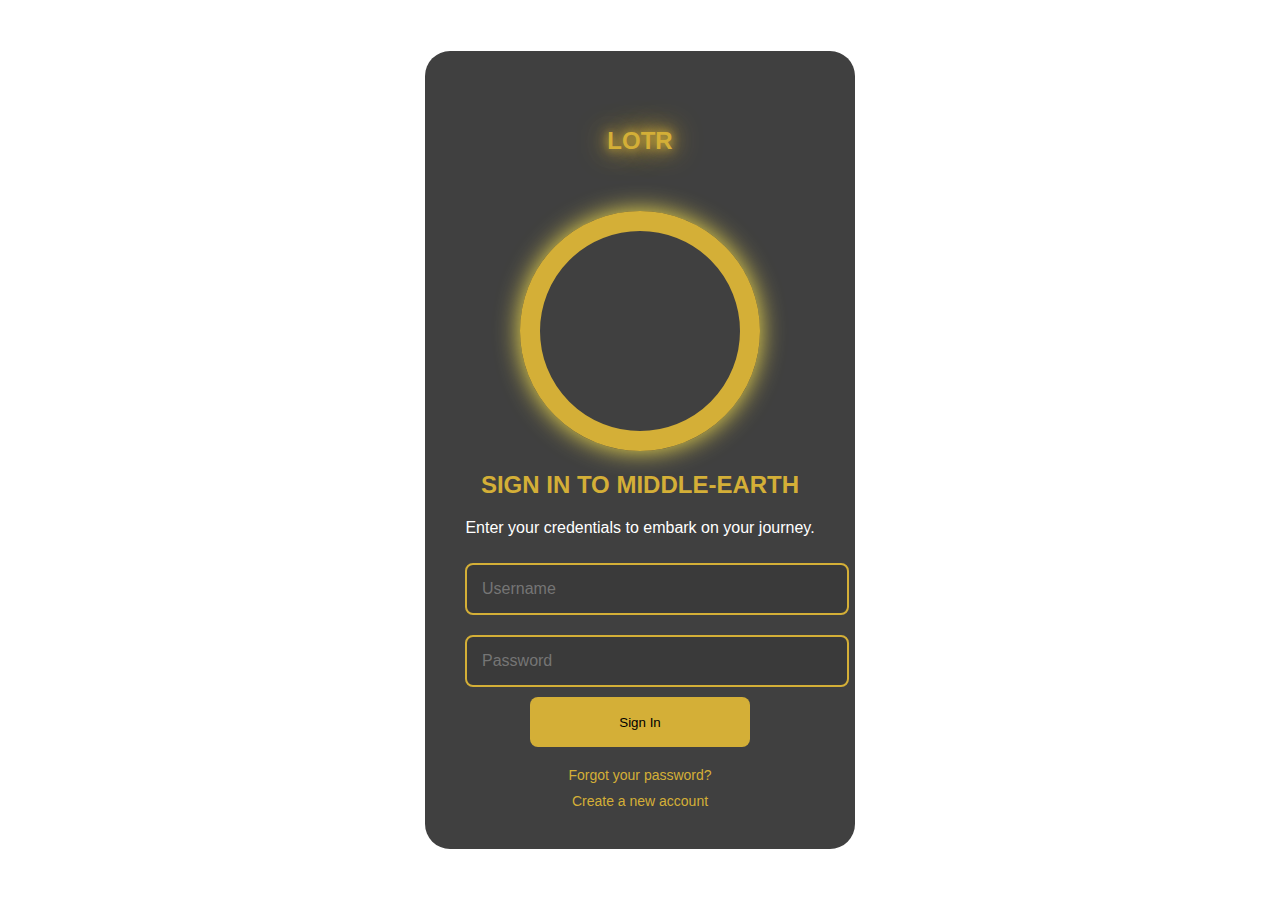
==== index.html @ f089b8e8 "week1" ====
<!DOCTYPE html>
<html lang="en">
<head>
    <meta charset="UTF-8">
    <meta name="viewport" content="width=device-width, initial-scale=1.0">
    <title>Sign In to Middle-Earth</title>
    <link rel="stylesheet" href="style.css">
</head>
<body>
    <div class="container">
        <div class="lotr-logo">
            <div class="lotr-text">LOTR</div>
        </div>

        
      
        <div class="ring"></div>
        <h1>Sign In to Middle-Earth</h1>
        <p>Enter your credentials to embark on your journey.</p>
        
        <form action="index2.html">
            <input type="text" placeholder="Username">
            <input type="password" placeholder="Password">
            <button type="submit">Sign In</button>
        </form>
         
        <div class="links">
            <a href="#">Forgot your password?</a>
            <a href="#">Create a new account</a>
        </div>
    </div>
</body>
</html>
---- style.css ----
body {
    margin: 0;
    padding: 0;
    height: 100vh;
    background-image: url(https://64.media.tumblr.com/171b4aefa2097917b23e136c15412d05/tumblr_ogh539t2xG1vtr55to1_500.gif);
    background-size: cover;
    background-position: center;
    display: flex;
    justify-content: center;
    align-items: center;
    font-family: 'Arial', sans-serif;
    transition: background-image 0.5s ease-in-out;
}

.container {
    position: relative;
    text-align: center;
    background-color: rgba(0, 0, 0, 0.75);
    padding: 40px;
    border-radius: 25px;
    width: 350px;
    color: #fff;
    box-shadow: 0 0 25px rgba(255, 255, 255, 0.2);
}

.ring {
    width: 200px;
    height: 200px;
    border: 20px solid #d4af37;
    border-radius: 50%;
    margin: 0 auto 20px;
    position: relative;
    animation: ringGlow 2s infinite ease-in-out;
    box-shadow: 0 0 25px #f4e04d;
}

@keyframes ringGlow {
    0% {
        box-shadow: 0 0 20px #d4af37, 0 0 30px #d4af37;
    }
    50% {
        box-shadow: 0 0 30px #d4af37, 0 0 40px #d4af37;
    }
    100% {
        box-shadow: 0 0 20px #d4af37, 0 0 30px #d4af37;
    }
}

/* Heading */
h1 {
    font-size: 24px;
    color: #d4af37;
    text-transform: uppercase;
    margin-bottom: 20px;
}

form input {
    width: 100%;
    padding: 15px;
    margin: 10px 0;
    border: 2px solid #d4af37;
    border-radius: 8px;
    background-color: #3a3a3a;
    color: #fff;
    font-size: 16px;
    outline: none;
    transition: border 0.3s ease;
}

form input:focus {
    border: 2px solid #f4e04d;
}
form button{
    height: 50px;
    width: 220px;
    border: 5px;
    border-radius: 8px;
    background-color: #d4af37;
}



.links {
    margin-top: 20px;
}

.links a {
    color: #d4af37;
    text-decoration: none;
    font-size: 14px;
    margin-top: 10px;
    display: block;
}

.links a:hover {
    text-decoration: underline;
}
.lotr-logo {
    position: relative;
    width: 100px;
    height: 100px;
    margin: 0 auto 20px;
}

.lotr-logo .lotr-text {
    position: absolute;
    top: 50%;
    left: 50%;
    transform: translate(-50%, -50%);
    font-size: 24px;
    font-weight: bold;
    color: #d4af37;
    text-shadow: 0 0 10px #d4af37, 0 0 20px #d4af37, 0 0 30px #d4af37;
    font-family: 'Ringbearer', sans-serif; /* Use a LOTR themed font if available */
}
/* Elvish Themed Tree */
.elvish-tree {
    position: relative;
    width: 100px;
    height: 150px;
    margin: 0 auto 20px;
}

.elvish-tree::before,
.elvish-tree::after {
    content: '';
    position: absolute;
    width: 0;
    height: 0;
    border-style: solid;
}

.elvish-tree::before {
    top: 0;
    left: 50%;
    border-width: 0 50px 100px 50px;
    border-color: transparent transparent #d4af37 transparent;
    transform: translateX(-50%);
}

.elvish-tree::after {
    top: 50px;
    left: 50%;
    border-width: 0 40px 80px 40px;
    border-color: transparent transparent #d4af37 transparent;
    transform: translateX(-50%);
}

.elvish-tree .trunk {
    position: absolute;
    bottom: 0;
    left: 50%;
    width: 20px;
    height: 50px;
    background-color: #8B4513;
    transform: translateX(-50%);
}
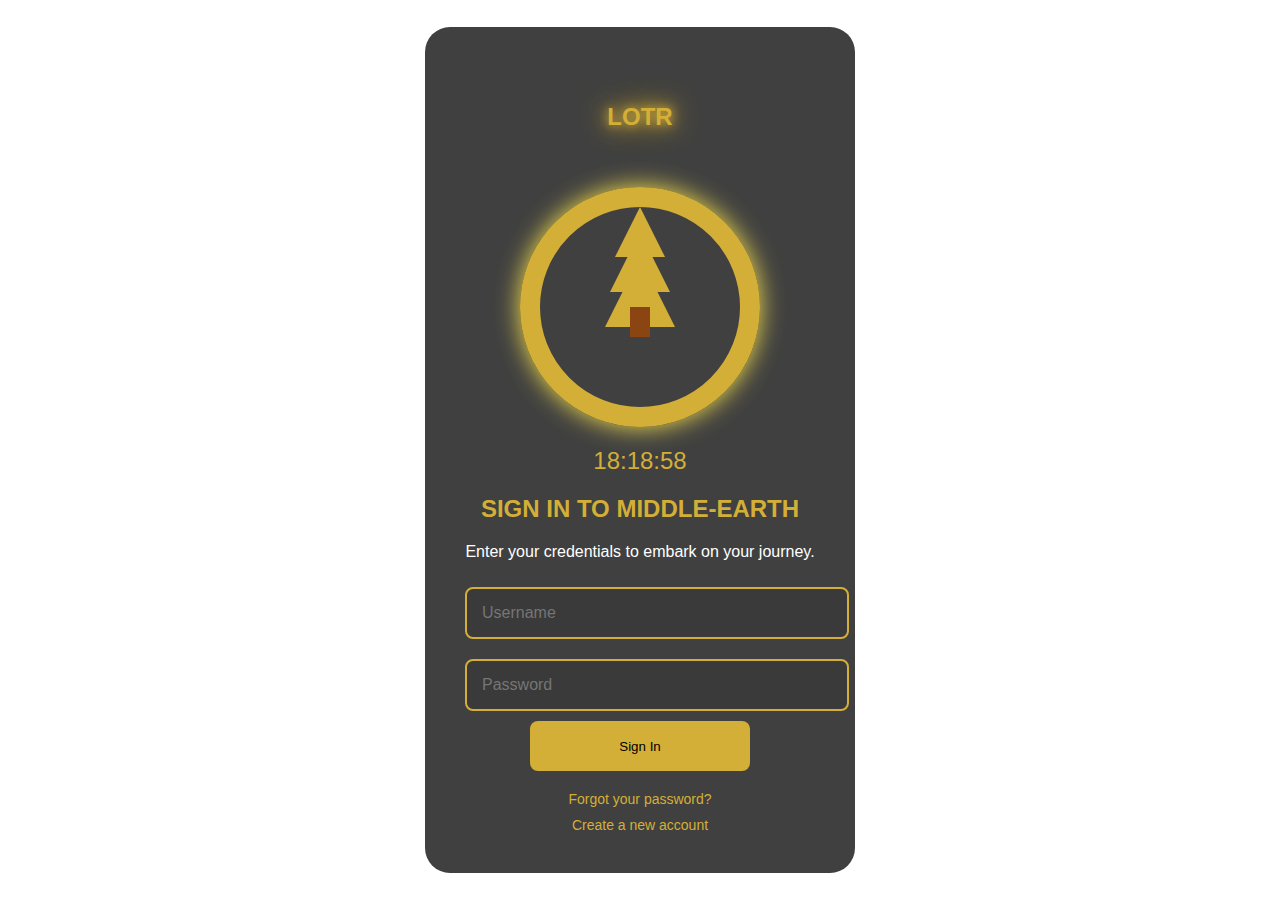
==== commit 9a599e56: "week2" ====
--- a/index.html
+++ b/index.html
@@ -11,23 +11,69 @@
         <div class="lotr-logo">
             <div class="lotr-text">LOTR</div>
         </div>
-
+        <div class="ring">
+            <div class="tree">
+                <div class="tree-top"></div>
+                <div class="tree-middle"></div>
+                <div class="tree-bottom"></div>
+                <div class="tree-trunk"></div>
+            </div>
+        </div>
         
       
-        <div class="ring"></div>
-        <h1>Sign In to Middle-Earth</h1>
-        <p>Enter your credentials to embark on your journey.</p>
-        
-        <form action="index2.html">
-            <input type="text" placeholder="Username">
-            <input type="password" placeholder="Password">
+        <div id="clock" class="clock"></div>
+        <form  id= "login" action="index2.html">
+            <h1>Sign In to Middle-Earth</h1>
+            <p>Enter your credentials to embark on your journey.</p>
+            <input type="text" id="username" placeholder="Username">
+            <input type="password" id="password" placeholder="Password">
             <button type="submit">Sign In</button>
+            <div class="links">
+                <a href="#">Forgot your password?</a>
+                <a href="#">Create a new account</a>
+            </div>
         </form>
          
-        <div class="links">
-            <a href="#">Forgot your password?</a>
-            <a href="#">Create a new account</a>
-        </div>
+     
     </div>
+    <script>
+        const loginForm=document.getElementById('login');
+        const info=[];
+        loginForm.addEventListener('submit', (e) => {
+            e.preventDefault();
+            const username = document.getElementById('username').value;
+            const password = document.getElementById('password').value;
+            info.push({username,password});
+            console.log(info);
+            
+        });
+        function updateClock() {
+            const clock = document.getElementById('clock');
+            const now = new Date();
+            const hours = String(now.getHours()).padStart(2, '0');
+            const minutes = String(now.getMinutes()).padStart(2, '0');
+            const seconds = String(now.getSeconds()).padStart(2, '0');
+            clock.textContent = `${hours}:${minutes}:${seconds}`;
+        }
+
+        setInterval(updateClock, 1000);
+        updateClock();
+        function toggle() {
+            const forms = document.querySelectorAll('form');
+            forms.forEach(form => {
+                if (form.style.display === 'none') {
+                    form.style.display = 'block';
+                } else {
+                    form.style.display = 'none';
+                }
+            });
+        }
+
+        document.addEventListener('keydown', (event) => {
+            if (event.key === 'h' || event.key === 'H') {
+                toggle();
+            }
+        });
+    </script>
 </body>
 </html>
--- a/style.css
+++ b/style.css
@@ -46,7 +46,7 @@
     }
 }
 
-/* Heading */
+
 h1 {
     font-size: 24px;
     color: #d4af37;
@@ -111,47 +111,53 @@
     font-weight: bold;
     color: #d4af37;
     text-shadow: 0 0 10px #d4af37, 0 0 20px #d4af37, 0 0 30px #d4af37;
-    font-family: 'Ringbearer', sans-serif; /* Use a LOTR themed font if available */
+    font-family: 'Ringbearer', sans-serif; 
 }
-/* Elvish Themed Tree */
-.elvish-tree {
+.clock {
+    font-size: 24px;
+    color: #d4af37;
+    text-align: center;
+    margin-bottom: 20px;
+    font-family: 'Arial', sans-serif;
+}
+.tree {
     position: relative;
-    width: 100px;
-    height: 150px;
-    margin: 0 auto 20px;
+    width: 0;
+    height: 0;
+    margin: 0 auto;
 }
 
-.elvish-tree::before,
-.elvish-tree::after {
-    content: '';
+.tree-top, .tree-middle, .tree-bottom {
     position: absolute;
-    width: 0;
-    height: 0;
+    left: 50%;
+    transform: translateX(-50%);
     border-style: solid;
 }
 
-.elvish-tree::before {
+.tree-top {
     top: 0;
-    left: 50%;
-    border-width: 0 50px 100px 50px;
+    border-width: 0 25px 50px 25px; /* Reduced size */
     border-color: transparent transparent #d4af37 transparent;
-    transform: translateX(-50%);
 }
 
-.elvish-tree::after {
-    top: 50px;
-    left: 50%;
-    border-width: 0 40px 80px 40px;
+.tree-middle {
+    top: 25px; /* Adjusted position */
+    border-width: 0 30px 60px 30px; /* Reduced size */
     border-color: transparent transparent #d4af37 transparent;
-    transform: translateX(-50%);
 }
 
-.elvish-tree .trunk {
+.tree-bottom {
+    top: 50px; /* Adjusted position */
+    border-width: 0 35px 70px 35px; /* Reduced size */
+    border-color: transparent transparent #d4af37 transparent;
+}
+
+.tree-trunk {
     position: absolute;
-    bottom: 0;
+    top: 100px; /* Adjusted position */
     left: 50%;
-    width: 20px;
-    height: 50px;
+    width: 20px; /* Reduced size */
+    height: 30px; /* Reduced size */
     background-color: #8B4513;
     transform: translateX(-50%);
 }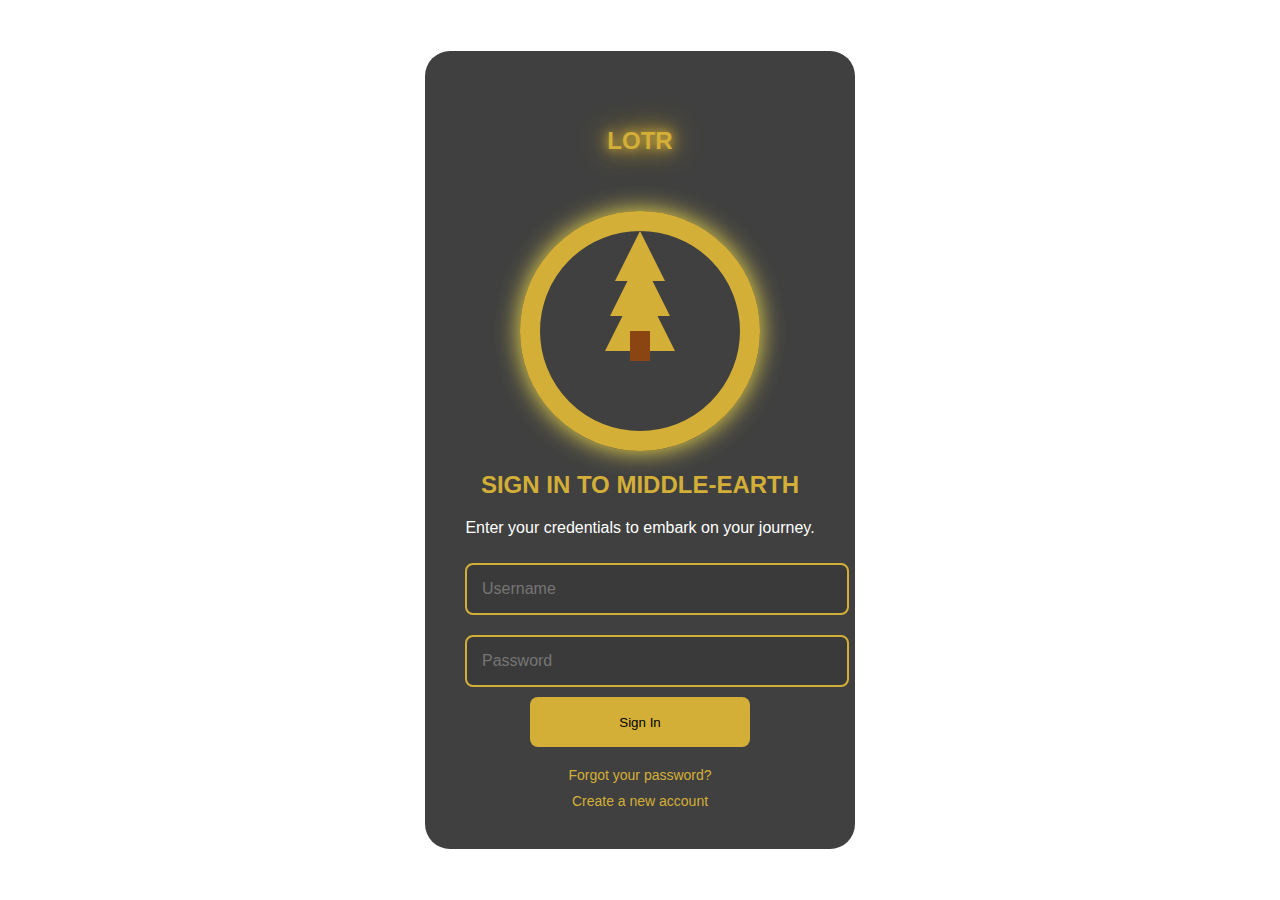
==== commit a6619dba: "week1lab" ====
--- a/index.html
+++ b/index.html
@@ -19,61 +19,19 @@
                 <div class="tree-trunk"></div>
             </div>
         </div>
+        <h1>Sign In to Middle-Earth</h1>
+        <p>Enter your credentials to embark on your journey.</p>
         
-      
-        <div id="clock" class="clock"></div>
-        <form  id= "login" action="index2.html">
-            <h1>Sign In to Middle-Earth</h1>
-            <p>Enter your credentials to embark on your journey.</p>
-            <input type="text" id="username" placeholder="Username">
-            <input type="password" id="password" placeholder="Password">
+        <form action="index2.html">
+            <input type="text" placeholder="Username">
+            <input type="password" placeholder="Password">
             <button type="submit">Sign In</button>
-            <div class="links">
-                <a href="#">Forgot your password?</a>
-                <a href="#">Create a new account</a>
-            </div>
         </form>
          
-     
+        <div class="links">
+            <a href="#">Forgot your password?</a>
+            <a href="#">Create a new account</a>
+        </div>
     </div>
-    <script>
-        const loginForm=document.getElementById('login');
-        const info=[];
-        loginForm.addEventListener('submit', (e) => {
-            e.preventDefault();
-            const username = document.getElementById('username').value;
-            const password = document.getElementById('password').value;
-            info.push({username,password});
-            console.log(info);
-            
-        });
-        function updateClock() {
-            const clock = document.getElementById('clock');
-            const now = new Date();
-            const hours = String(now.getHours()).padStart(2, '0');
-            const minutes = String(now.getMinutes()).padStart(2, '0');
-            const seconds = String(now.getSeconds()).padStart(2, '0');
-            clock.textContent = `${hours}:${minutes}:${seconds}`;
-        }
-
-        setInterval(updateClock, 1000);
-        updateClock();
-        function toggle() {
-            const forms = document.querySelectorAll('form');
-            forms.forEach(form => {
-                if (form.style.display === 'none') {
-                    form.style.display = 'block';
-                } else {
-                    form.style.display = 'none';
-                }
-            });
-        }
-
-        document.addEventListener('keydown', (event) => {
-            if (event.key === 'h' || event.key === 'H') {
-                toggle();
-            }
-        });
-    </script>
 </body>
 </html>
--- a/style.css
+++ b/style.css
@@ -46,7 +46,7 @@
     }
 }
 
-
+/* Heading */
 h1 {
     font-size: 24px;
     color: #d4af37;
@@ -113,13 +113,6 @@
     text-shadow: 0 0 10px #d4af37, 0 0 20px #d4af37, 0 0 30px #d4af37;
     font-family: 'Ringbearer', sans-serif; 
 }
-.clock {
-    font-size: 24px;
-    color: #d4af37;
-    text-align: center;
-    margin-bottom: 20px;
-    font-family: 'Arial', sans-serif;
-}
 .tree {
     position: relative;
     width: 0;
